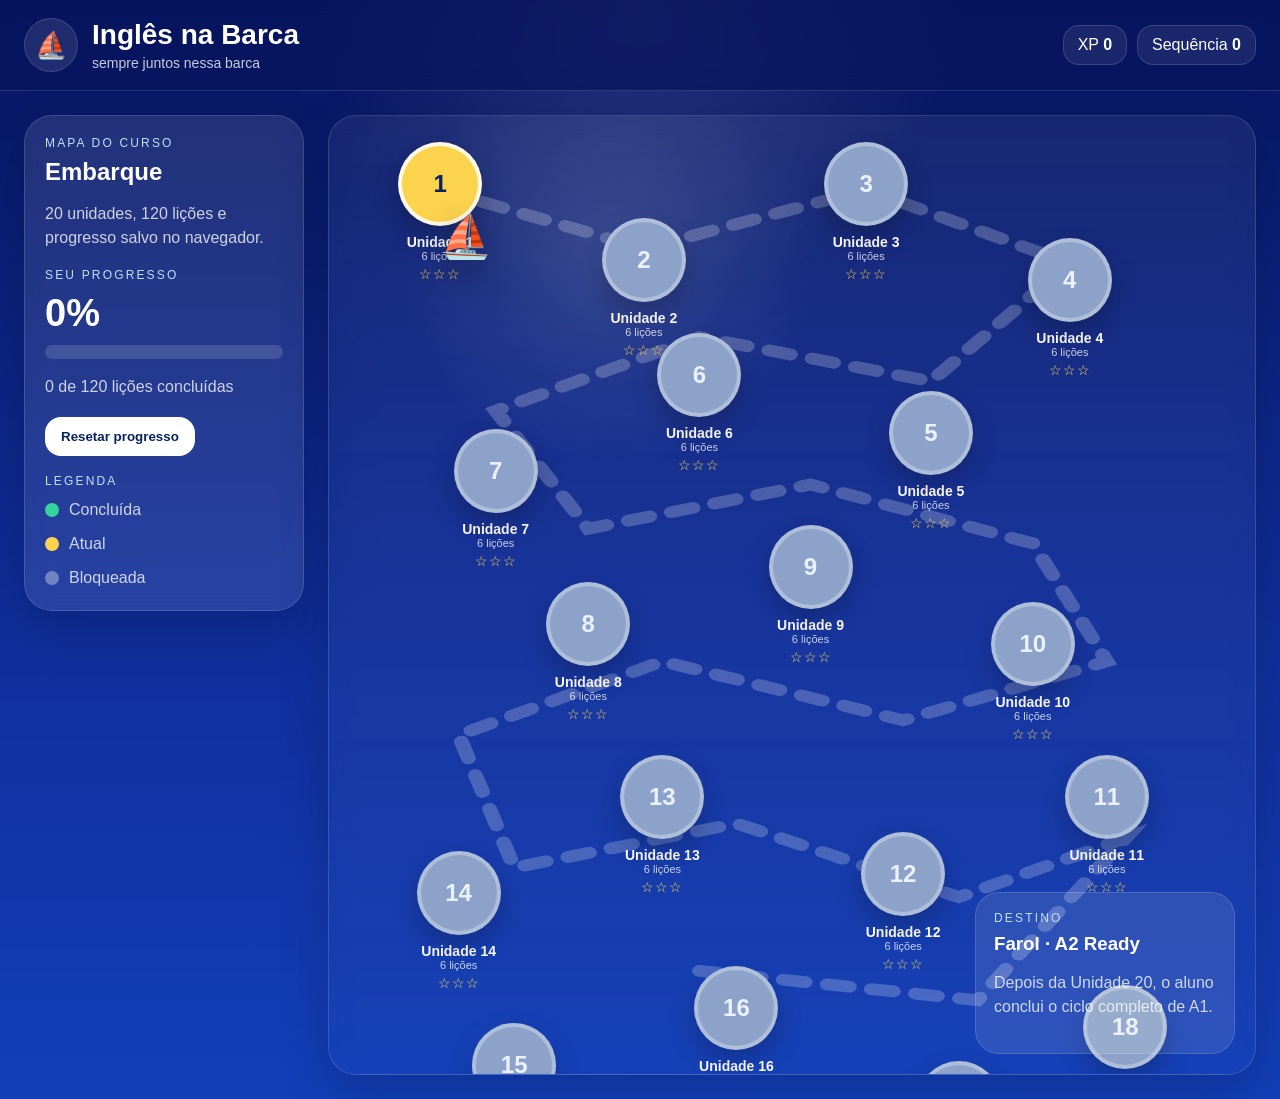
==== index.html @ 0a5b4c1a "Ingles na Barca Embarque Ingles na Barca Embarque" ====
<!DOCTYPE html>
<html lang="pt-BR"><head><meta charset="UTF-8"/><meta name="viewport" content="width=device-width, initial-scale=1.0"/>
<title>Inglês na Barca</title><link rel="stylesheet" href="styles.css"/></head>
<body>
<header class="topbar">
  <div class="brand"><div class="logo-circle">⛵</div><div><h1>Inglês na Barca</h1><p>sempre juntos nessa barca</p></div></div>
  <div class="stats"><div class="stat">XP <strong id="xpStat">0</strong></div><div class="stat">Sequência <strong id="streakStat">0</strong></div></div>
</header>
<main class="page">
  <aside class="side-panel">
    <div class="panel-block"><div class="eyebrow">Mapa do curso</div><h2>Embarque</h2><p>20 unidades, 120 lições e progresso salvo no navegador.</p></div>
    <div class="panel-block"><div class="eyebrow">Seu progresso</div><div class="progress-big" id="progressBig">0%</div><div class="progress-bar"><div id="progressFill" class="progress-fill"></div></div><p class="mini" id="progressText">0 de 120 lições concluídas</p></div>
    <div class="panel-block"><button id="resetBtn" class="action-btn">Resetar progresso</button></div>
    <div class="panel-block"><div class="eyebrow">Legenda</div><div class="legend"><span class="dot done"></span> Concluída</div><div class="legend"><span class="dot current"></span> Atual</div><div class="legend"><span class="dot locked"></span> Bloqueada</div></div>
  </aside>
  <section class="map-shell">
    <svg class="path-line" viewBox="0 0 100 130" preserveAspectRatio="none"><path id="routePath" fill="none" stroke="rgba(255,255,255,0.22)" stroke-width="1.6" stroke-dasharray="2.4 2.4" stroke-linecap="round"></path></svg>
    <div id="boat" class="boat">⛵</div>
    <div id="unitContainer"></div>
    <div class="destination"><div class="eyebrow">Destino</div><h3>Farol · A2 Ready</h3><p>Depois da Unidade 20, o aluno conclui o ciclo completo de A1.</p></div>
  </section>
</main>
<script src="course-data.js"></script><script src="app.js"></script></body></html>
---- styles.css ----
:root{--blue-deep:#07155f;--blue-mid:#0f2d99;--blue-light:#1f56d8;--panel:rgba(255,255,255,.10);--border:rgba(255,255,255,.14);--text:#ffffff;--muted:rgba(255,255,255,.78);--done:#34d399;--current:#fcd34d;--locked:rgba(255,255,255,.35);--danger:#fecaca;--danger-text:#7f1d1d;--ok:#dcfce7;--ok-text:#14532d}
*{box-sizing:border-box}body{margin:0;font-family:Inter,Arial,sans-serif;color:var(--text);background:radial-gradient(circle at top, rgba(255,255,255,.12), transparent 25%),linear-gradient(180deg, var(--blue-deep), var(--blue-mid) 55%, #123fb8 100%);min-height:100vh}
.topbar{display:flex;justify-content:space-between;align-items:center;gap:16px;padding:18px 24px;backdrop-filter:blur(10px);background:rgba(7,21,95,.72);border-bottom:1px solid var(--border);position:sticky;top:0;z-index:20}
.brand{display:flex;align-items:center;gap:14px}.brand.small h1{font-size:22px}.logo-circle{width:54px;height:54px;border-radius:999px;display:grid;place-items:center;background:rgba(255,255,255,.10);border:1px solid var(--border);font-size:26px}.brand h1{margin:0;font-size:28px}.brand p{margin:4px 0 0;color:var(--muted);font-size:14px}
.stats{display:flex;gap:10px;flex-wrap:wrap}.stat{padding:10px 14px;border-radius:16px;background:rgba(255,255,255,.08);border:1px solid var(--border)}.back-link{color:#fff;text-decoration:none;font-weight:700}
.page{max-width:1280px;margin:0 auto;padding:24px;display:grid;grid-template-columns:280px 1fr;gap:24px}
.side-panel,.map-shell,.unit-header,.lesson-card{background:var(--panel);border:1px solid var(--border);border-radius:28px;backdrop-filter:blur(10px);box-shadow:0 18px 50px rgba(0,0,0,.18)}
.side-panel{padding:20px;height:fit-content}.panel-block + .panel-block{margin-top:18px}.eyebrow{font-size:12px;text-transform:uppercase;letter-spacing:.18em;color:#bfe2ff}.side-panel h2,.destination h3,.unit-header h2,.lesson-card h2{margin:8px 0 0}.side-panel p,.destination p,.legend,.mini,.unit-header p,#finishSummary{color:var(--muted);line-height:1.5}
.progress-big{font-size:38px;font-weight:800;margin:10px 0}.progress-bar{height:14px;background:rgba(255,255,255,.14);border-radius:999px;overflow:hidden;margin-top:10px}.progress-fill{height:100%;width:0;background:linear-gradient(90deg, var(--done), #10b981)}
.action-btn{display:inline-flex;align-items:center;justify-content:center;border:none;border-radius:16px;padding:12px 16px;background:#fff;color:#08225e;font-weight:700;text-decoration:none;cursor:pointer}.action-btn.alt{background:rgba(255,255,255,.10);color:#fff;border:1px solid var(--border)}
.legend{display:flex;align-items:center;gap:10px;margin-top:10px}.dot{width:14px;height:14px;border-radius:999px;display:inline-block}.dot.done{background:var(--done)} .dot.current{background:var(--current)} .dot.locked{background:var(--locked)}
.map-shell{position:relative;min-height:960px;overflow:hidden;background:radial-gradient(circle at 30% 15%, rgba(255,255,255,.12), transparent 20%),linear-gradient(180deg, rgba(255,255,255,.06), rgba(255,255,255,.02))}
.path-line{position:absolute;inset:0;width:100%;height:100%}.boat{position:absolute;z-index:12;font-size:42px;filter:drop-shadow(0 8px 16px rgba(0,0,0,.35));transition:all .4s ease}
.unit{position:absolute;z-index:10;transform:translate(-50%,-50%);text-align:center;width:120px}.unit-btn{width:84px;height:84px;border-radius:999px;border:4px solid rgba(255,255,255,.85);margin:0 auto;display:grid;place-items:center;font-size:24px;font-weight:800;color:#08225e;box-shadow:0 12px 26px rgba(0,0,0,.22);cursor:pointer;transition:transform .18s ease;position:relative;background:#38bdf8}.unit-btn:hover{transform:translateY(-4px)}.unit-btn.done{background:var(--done)}.unit-btn.current{background:var(--current)}.unit-btn.locked{background:#8ca2c8;color:#eaf1ff;border-color:rgba(255,255,255,.3);cursor:not-allowed}.ring{position:absolute;inset:-8px;border-radius:999px;border:4px solid #ffd84d}.unit-label{margin-top:8px;font-size:14px;font-weight:700}.unit-sub{font-size:11px;color:var(--muted)}.stars{margin-top:4px;color:#ffd84d;font-size:14px;letter-spacing:1px}
.destination{position:absolute;right:20px;bottom:20px;max-width:260px;padding:18px;border-radius:24px;background:rgba(255,255,255,.10);border:1px solid var(--border);z-index:11}
.unit-page,.lesson-page{max-width:980px;margin:0 auto;padding:24px}.unit-header{padding:22px}.lesson-list{display:grid;gap:16px;margin-top:20px}
.lesson-row{background:var(--panel);border:1px solid var(--border);border-radius:22px;padding:18px;display:flex;justify-content:space-between;align-items:center;gap:16px;box-shadow:0 18px 50px rgba(0,0,0,.18)}.lesson-left{display:flex;gap:14px;align-items:center}.lesson-num{width:56px;height:56px;border-radius:999px;display:grid;place-items:center;background:rgba(255,255,255,.14);font-weight:800}.lesson-num.done{background:var(--done);color:#083a2f}.lesson-num.current{background:var(--current);color:#6a5200}.lesson-num.locked{background:#8ca2c8;color:#eaf1ff}
.lesson-card{padding:22px}.lesson-head{display:flex;justify-content:space-between;gap:14px;align-items:flex-start}.lesson-meta{display:flex;gap:10px;align-items:center}.hearts{font-size:22px}.xp-badge{padding:8px 12px;border-radius:999px;background:rgba(255,255,255,.12);font-weight:700}
.exercise-box{margin-top:16px;padding:18px;border-radius:18px;background:rgba(255,255,255,.12);border:1px solid var(--border)}.exercise-box input,.exercise-box select,.choice-btn,.token-btn{width:100%;padding:13px 14px;border-radius:14px;border:1px solid rgba(7,21,95,.12);font:inherit}.exercise-box input,.exercise-box select,.choice-btn,.token-btn,.selected-answer,.match-item{background:#fff;color:#08225e}
.choice-list,.token-bank,.match-grid{display:grid;gap:10px}.choice-btn,.token-btn{cursor:pointer;text-align:left}.token-bank{grid-template-columns:repeat(auto-fit,minmax(120px,1fr))}.selected-answer{min-height:54px;padding:10px;border:2px dashed #94a3b8;border-radius:14px;margin-bottom:12px}.match-grid{grid-template-columns:1fr 1fr}.match-item{padding:12px;border-radius:12px}.feedback-box{margin-top:16px;padding:12px 14px;border-radius:16px;font-weight:700}.feedback-box.ok{background:var(--ok);color:var(--ok-text)}.feedback-box.bad{background:var(--danger);color:var(--danger-text)}.hidden{display:none}
.finish-grid{display:flex;gap:12px;flex-wrap:wrap;margin-top:18px}.finish-box{min-width:130px;background:rgba(255,255,255,.12);border:1px solid var(--border);border-radius:18px;padding:16px;text-align:center}.finish-box strong{display:block;font-size:30px;color:#fff}
@media (max-width:960px){.page{grid-template-columns:1fr}.map-shell{min-height:1100px}}@media (max-width:700px){.topbar{flex-direction:column;align-items:flex-start}.lesson-row{flex-direction:column;align-items:flex-start}.match-grid{grid-template-columns:1fr}}
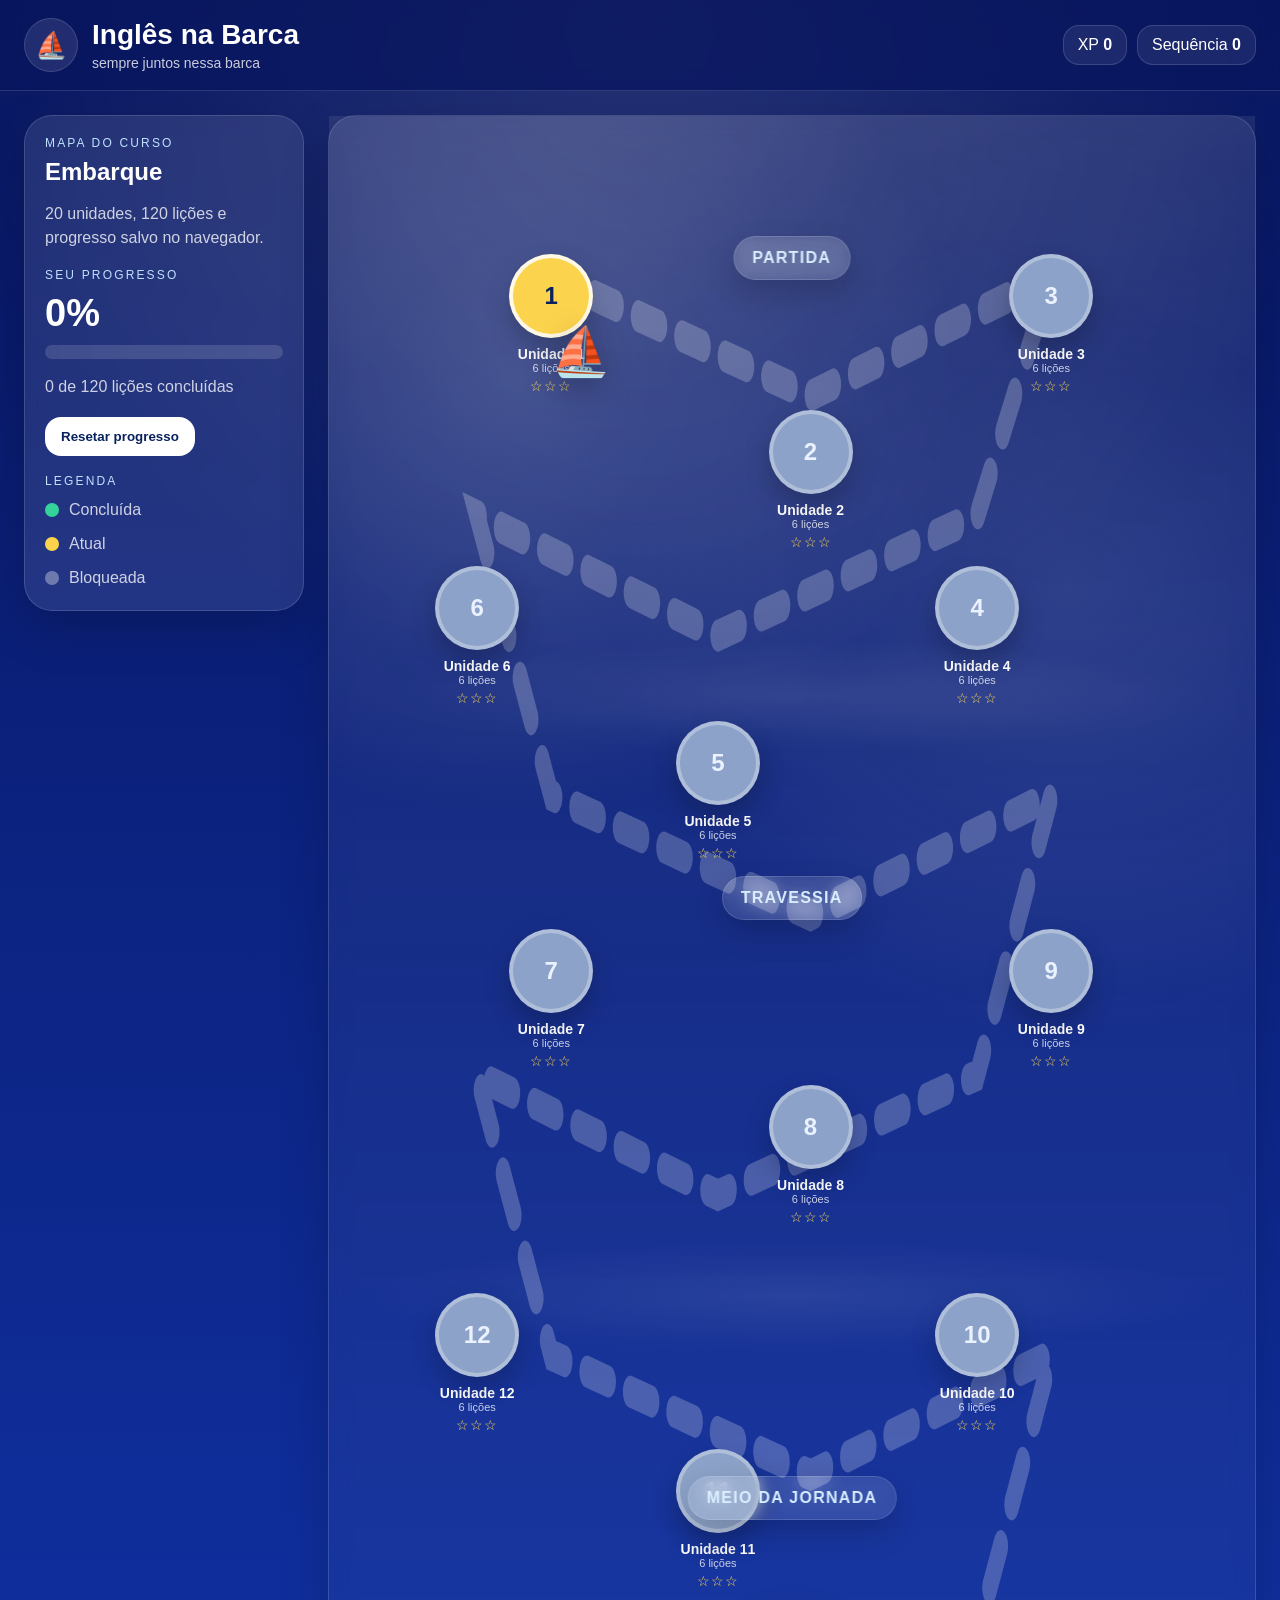
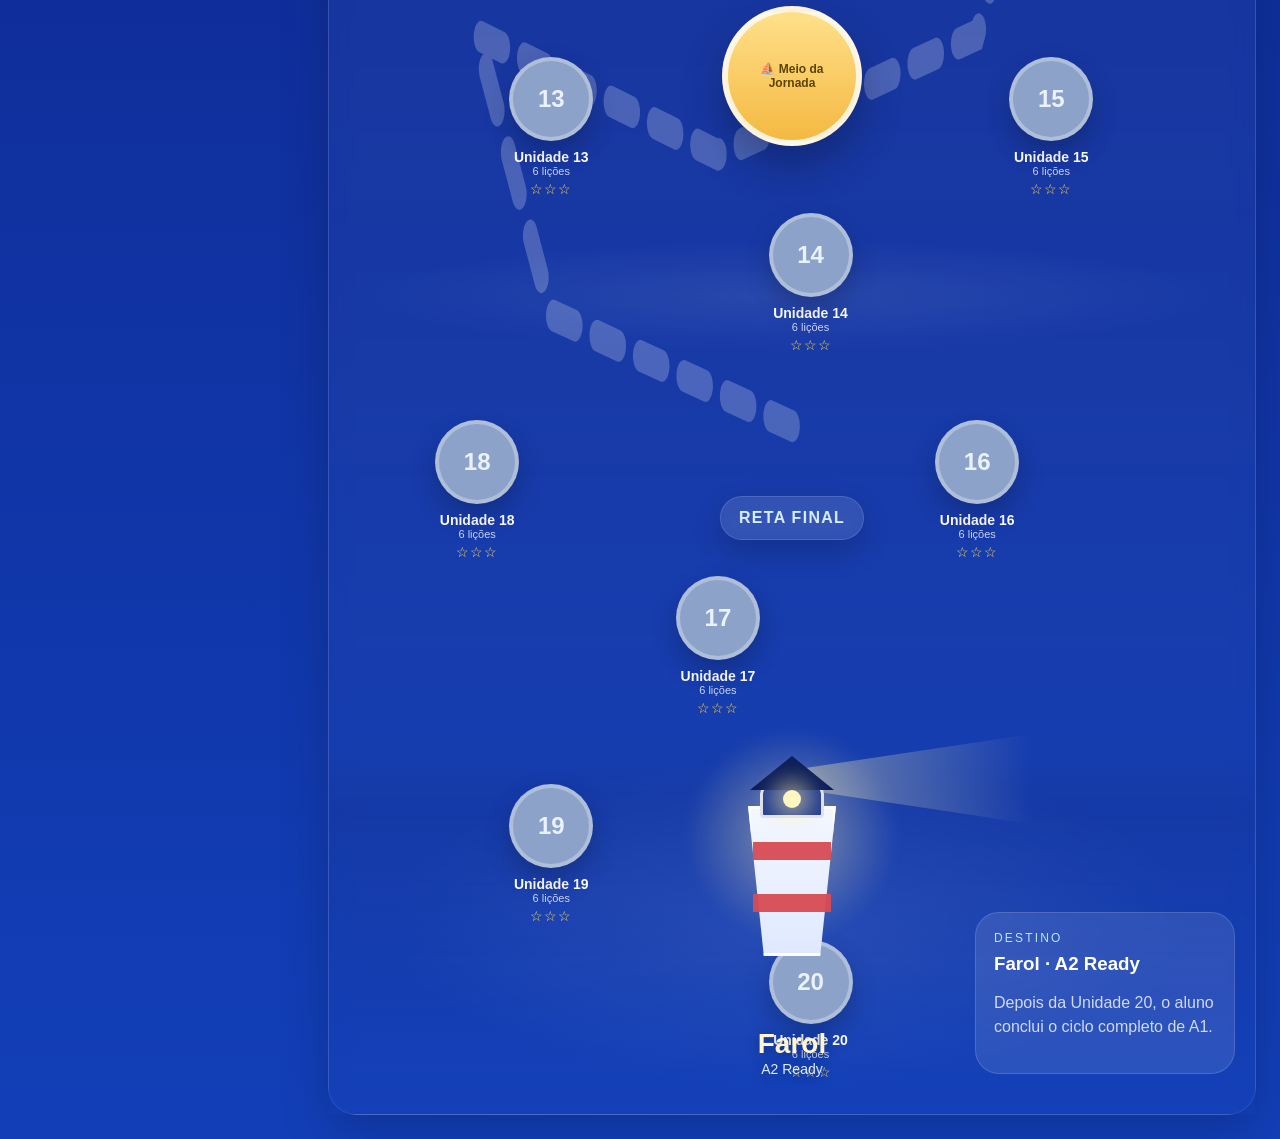
==== commit 628ee7f3: "cinematic version" ====
--- a/index.html
+++ b/index.html
@@ -17,6 +17,36 @@
     <svg class="path-line" viewBox="0 0 100 130" preserveAspectRatio="none"><path id="routePath" fill="none" stroke="rgba(255,255,255,0.22)" stroke-width="1.6" stroke-dasharray="2.4 2.4" stroke-linecap="round"></path></svg>
     <div id="boat" class="boat">⛵</div>
     <div id="unitContainer"></div>
+
+      <div class="wave-band w1"></div>
+      <div class="wave-band w2"></div>
+      <div class="wave-band w3"></div>
+
+      <div class="section-title s1">Partida</div>
+      <div class="section-title s2">Travessia</div>
+      <div class="section-title s3">Meio da Jornada</div>
+      <div class="section-title s4">Reta Final</div>
+
+      <div class="midpoint-badge"><span>⛵ Meio da Jornada</span></div>
+
+      <div class="lighthouse-scene">
+        <div class="lighthouse-glow"></div>
+        <div class="light-beam"></div>
+        <div class="lighthouse">
+          <div class="lighthouse-base"></div>
+          <div class="lighthouse-red-1"></div>
+          <div class="lighthouse-red-2"></div>
+          <div class="lighthouse-top"></div>
+          <div class="lighthouse-roof"></div>
+          <div class="lighthouse-light"></div>
+        </div>
+      </div>
+
+      <div class="final-caption">
+        <strong>Farol</strong>
+        <span>A2 Ready</span>
+      </div>
+
     <div class="destination"><div class="eyebrow">Destino</div><h3>Farol · A2 Ready</h3><p>Depois da Unidade 20, o aluno conclui o ciclo completo de A1.</p></div>
   </section>
 </main>
--- a/styles.css
+++ b/styles.css
@@ -10,14 +10,220 @@
 .progress-big{font-size:38px;font-weight:800;margin:10px 0}.progress-bar{height:14px;background:rgba(255,255,255,.14);border-radius:999px;overflow:hidden;margin-top:10px}.progress-fill{height:100%;width:0;background:linear-gradient(90deg, var(--done), #10b981)}
 .action-btn{display:inline-flex;align-items:center;justify-content:center;border:none;border-radius:16px;padding:12px 16px;background:#fff;color:#08225e;font-weight:700;text-decoration:none;cursor:pointer}.action-btn.alt{background:rgba(255,255,255,.10);color:#fff;border:1px solid var(--border)}
 .legend{display:flex;align-items:center;gap:10px;margin-top:10px}.dot{width:14px;height:14px;border-radius:999px;display:inline-block}.dot.done{background:var(--done)} .dot.current{background:var(--current)} .dot.locked{background:var(--locked)}
-.map-shell{position:relative;min-height:960px;overflow:hidden;background:radial-gradient(circle at 30% 15%, rgba(255,255,255,.12), transparent 20%),linear-gradient(180deg, rgba(255,255,255,.06), rgba(255,255,255,.02))}
+.map-shell{position:relative;min-height:2600px;overflow:visible;background:radial-gradient(circle at 30% 15%, rgba(255,255,255,.12), transparent 20%),linear-gradient(180deg, rgba(255,255,255,.06), rgba(255,255,255,.02))}
 .path-line{position:absolute;inset:0;width:100%;height:100%}.boat{position:absolute;z-index:12;font-size:42px;filter:drop-shadow(0 8px 16px rgba(0,0,0,.35));transition:all .4s ease}
 .unit{position:absolute;z-index:10;transform:translate(-50%,-50%);text-align:center;width:120px}.unit-btn{width:84px;height:84px;border-radius:999px;border:4px solid rgba(255,255,255,.85);margin:0 auto;display:grid;place-items:center;font-size:24px;font-weight:800;color:#08225e;box-shadow:0 12px 26px rgba(0,0,0,.22);cursor:pointer;transition:transform .18s ease;position:relative;background:#38bdf8}.unit-btn:hover{transform:translateY(-4px)}.unit-btn.done{background:var(--done)}.unit-btn.current{background:var(--current)}.unit-btn.locked{background:#8ca2c8;color:#eaf1ff;border-color:rgba(255,255,255,.3);cursor:not-allowed}.ring{position:absolute;inset:-8px;border-radius:999px;border:4px solid #ffd84d}.unit-label{margin-top:8px;font-size:14px;font-weight:700}.unit-sub{font-size:11px;color:var(--muted)}.stars{margin-top:4px;color:#ffd84d;font-size:14px;letter-spacing:1px}
-.destination{position:absolute;right:20px;bottom:20px;max-width:260px;padding:18px;border-radius:24px;background:rgba(255,255,255,.10);border:1px solid var(--border);z-index:11}
+.destination{position:absolute;right:20px;bottom:40px;max-width:260px;padding:18px;border-radius:24px;background:rgba(255,255,255,.10);border:1px solid var(--border);z-index:11}
 .unit-page,.lesson-page{max-width:980px;margin:0 auto;padding:24px}.unit-header{padding:22px}.lesson-list{display:grid;gap:16px;margin-top:20px}
 .lesson-row{background:var(--panel);border:1px solid var(--border);border-radius:22px;padding:18px;display:flex;justify-content:space-between;align-items:center;gap:16px;box-shadow:0 18px 50px rgba(0,0,0,.18)}.lesson-left{display:flex;gap:14px;align-items:center}.lesson-num{width:56px;height:56px;border-radius:999px;display:grid;place-items:center;background:rgba(255,255,255,.14);font-weight:800}.lesson-num.done{background:var(--done);color:#083a2f}.lesson-num.current{background:var(--current);color:#6a5200}.lesson-num.locked{background:#8ca2c8;color:#eaf1ff}
 .lesson-card{padding:22px}.lesson-head{display:flex;justify-content:space-between;gap:14px;align-items:flex-start}.lesson-meta{display:flex;gap:10px;align-items:center}.hearts{font-size:22px}.xp-badge{padding:8px 12px;border-radius:999px;background:rgba(255,255,255,.12);font-weight:700}
 .exercise-box{margin-top:16px;padding:18px;border-radius:18px;background:rgba(255,255,255,.12);border:1px solid var(--border)}.exercise-box input,.exercise-box select,.choice-btn,.token-btn{width:100%;padding:13px 14px;border-radius:14px;border:1px solid rgba(7,21,95,.12);font:inherit}.exercise-box input,.exercise-box select,.choice-btn,.token-btn,.selected-answer,.match-item{background:#fff;color:#08225e}
 .choice-list,.token-bank,.match-grid{display:grid;gap:10px}.choice-btn,.token-btn{cursor:pointer;text-align:left}.token-bank{grid-template-columns:repeat(auto-fit,minmax(120px,1fr))}.selected-answer{min-height:54px;padding:10px;border:2px dashed #94a3b8;border-radius:14px;margin-bottom:12px}.match-grid{grid-template-columns:1fr 1fr}.match-item{padding:12px;border-radius:12px}.feedback-box{margin-top:16px;padding:12px 14px;border-radius:16px;font-weight:700}.feedback-box.ok{background:var(--ok);color:var(--ok-text)}.feedback-box.bad{background:var(--danger);color:var(--danger-text)}.hidden{display:none}
 .finish-grid{display:flex;gap:12px;flex-wrap:wrap;margin-top:18px}.finish-box{min-width:130px;background:rgba(255,255,255,.12);border:1px solid var(--border);border-radius:18px;padding:16px;text-align:center}.finish-box strong{display:block;font-size:30px;color:#fff}
-@media (max-width:960px){.page{grid-template-columns:1fr}.map-shell{min-height:1100px}}@media (max-width:700px){.topbar{flex-direction:column;align-items:flex-start}.lesson-row{flex-direction:column;align-items:flex-start}.match-grid{grid-template-columns:1fr}}
+@media (max-width:960px){.page{grid-template-columns:1fr}.map-shell{min-height:2800px}}@media (max-width:700px){.topbar{flex-direction:column;align-items:flex-start}.lesson-row{flex-direction:column;align-items:flex-start}.match-grid{grid-template-columns:1fr}}
+
+.map-shell::before,.map-shell::after{content:"";position:absolute;left:0;right:0;height:140px;pointer-events:none}
+
+
+.map-shell{
+  background:
+    radial-gradient(circle at 20% 10%, rgba(255,255,255,.16), transparent 18%),
+    radial-gradient(circle at 80% 18%, rgba(255,255,255,.10), transparent 20%),
+    linear-gradient(180deg, rgba(255,255,255,.06), rgba(255,255,255,.02));
+}
+.map-shell::before{
+  content:"";
+  position:absolute;
+  left:0; right:0; top:0;
+  height:260px;
+  background:linear-gradient(180deg, rgba(255,255,255,.08), transparent);
+  pointer-events:none;
+}
+.map-shell::after{
+  content:"";
+  position:absolute;
+  left:0; right:0; bottom:0;
+  height:380px;
+  background:
+    radial-gradient(ellipse at center, rgba(255,255,255,.08), transparent 62%),
+    linear-gradient(180deg, transparent 0%, rgba(7,21,95,.12) 20%, rgba(18,63,184,.42) 100%);
+  pointer-events:none;
+}
+.wave-band{
+  position:absolute;
+  left:0; right:0;
+  height:120px;
+  opacity:.55;
+  pointer-events:none;
+  background:
+    radial-gradient(ellipse at center, rgba(255,255,255,.14), transparent 65%);
+}
+.wave-band.w1{top:520px}
+.wave-band.w2{top:1120px}
+.wave-band.w3{top:1720px}
+.section-title{
+  position:absolute;
+  left:50%;
+  transform:translateX(-50%);
+  z-index:11;
+  padding:12px 18px;
+  border-radius:999px;
+  background:rgba(255,255,255,.10);
+  border:1px solid var(--border);
+  backdrop-filter:blur(8px);
+  font-weight:800;
+  letter-spacing:.08em;
+  text-transform:uppercase;
+  color:#d9efff;
+  box-shadow:0 12px 30px rgba(0,0,0,.18);
+}
+.section-title.s1{top:120px}
+.section-title.s2{top:760px}
+.section-title.s3{top:1360px}
+.section-title.s4{top:1980px}
+.midpoint-badge{
+  position:absolute;
+  left:50%;
+  transform:translateX(-50%);
+  top:1490px;
+  z-index:12;
+  width:140px;
+  height:140px;
+  border-radius:999px;
+  display:grid;
+  place-items:center;
+  background:linear-gradient(180deg,#ffe08a,#f4b942);
+  color:#5b4300;
+  font-weight:900;
+  text-align:center;
+  box-shadow:0 20px 40px rgba(0,0,0,.25);
+  border:6px solid rgba(255,255,255,.8);
+}
+.midpoint-badge span{
+  display:block;
+  font-size:12px;
+  line-height:1.2;
+  max-width:90px;
+}
+.boat{
+  font-size:48px;
+}
+.lighthouse-scene{
+  position:absolute;
+  left:50%;
+  transform:translateX(-50%);
+  bottom:140px;
+  width:320px;
+  height:320px;
+  z-index:12;
+  pointer-events:none;
+}
+.lighthouse-glow{
+  position:absolute;
+  left:50%;
+  transform:translateX(-50%);
+  bottom:20px;
+  width:240px;
+  height:240px;
+  border-radius:999px;
+  background:radial-gradient(circle, rgba(255,238,170,.45), transparent 62%);
+  filter:blur(8px);
+}
+.lighthouse{
+  position:absolute;
+  left:50%;
+  transform:translateX(-50%);
+  bottom:18px;
+  width:110px;
+  height:220px;
+}
+.lighthouse-base{
+  position:absolute;
+  bottom:0;
+  left:50%;
+  transform:translateX(-50%);
+  width:88px;
+  height:150px;
+  background:linear-gradient(180deg,#f4f7ff,#dfe9ff);
+  clip-path:polygon(18% 100%, 0 0, 100% 0, 82% 100%);
+  border:3px solid rgba(255,255,255,.85);
+  box-shadow:0 12px 24px rgba(0,0,0,.18);
+}
+.lighthouse-red-1,.lighthouse-red-2{
+  position:absolute;
+  left:50%;
+  transform:translateX(-50%);
+  width:78px;
+  height:18px;
+  background:#d94b54;
+  opacity:.95;
+}
+.lighthouse-red-1{bottom:96px}
+.lighthouse-red-2{bottom:44px}
+.lighthouse-top{
+  position:absolute;
+  left:50%;
+  transform:translateX(-50%);
+  bottom:138px;
+  width:64px;
+  height:34px;
+  background:#203a8f;
+  border-radius:10px 10px 4px 4px;
+  border:3px solid rgba(255,255,255,.85);
+}
+.lighthouse-roof{
+  position:absolute;
+  left:50%;
+  transform:translateX(-50%);
+  bottom:166px;
+  width:84px;
+  height:34px;
+  background:#0b1d5a;
+  clip-path:polygon(50% 0, 100% 100%, 0 100%);
+}
+.lighthouse-light{
+  position:absolute;
+  left:50%;
+  transform:translateX(-50%);
+  bottom:148px;
+  width:18px;
+  height:18px;
+  background:#fff7bf;
+  border-radius:999px;
+  box-shadow:0 0 22px 10px rgba(255,240,170,.55);
+}
+.light-beam{
+  position:absolute;
+  left:50%;
+  transform-origin:left center;
+  bottom:150px;
+  width:240px;
+  height:90px;
+  background:linear-gradient(90deg, rgba(255,243,182,.48), rgba(255,243,182,0));
+  clip-path:polygon(0 40%, 100% 0, 100% 100%, 0 60%);
+  animation:sweep 6s ease-in-out infinite;
+  opacity:.85;
+}
+@keyframes sweep{
+  0%{transform:translateX(0) rotate(-10deg)}
+  50%{transform:translateX(0) rotate(10deg)}
+  100%{transform:translateX(0) rotate(-10deg)}
+}
+.final-caption{
+  position:absolute;
+  left:50%;
+  transform:translateX(-50%);
+  bottom:36px;
+  z-index:13;
+  text-align:center;
+  color:#fff6cf;
+  text-shadow:0 2px 12px rgba(0,0,0,.35);
+}
+.final-caption strong{
+  display:block;
+  font-size:28px;
+}
+.final-caption span{
+  font-size:14px;
+  color:#dcecff;
+}
